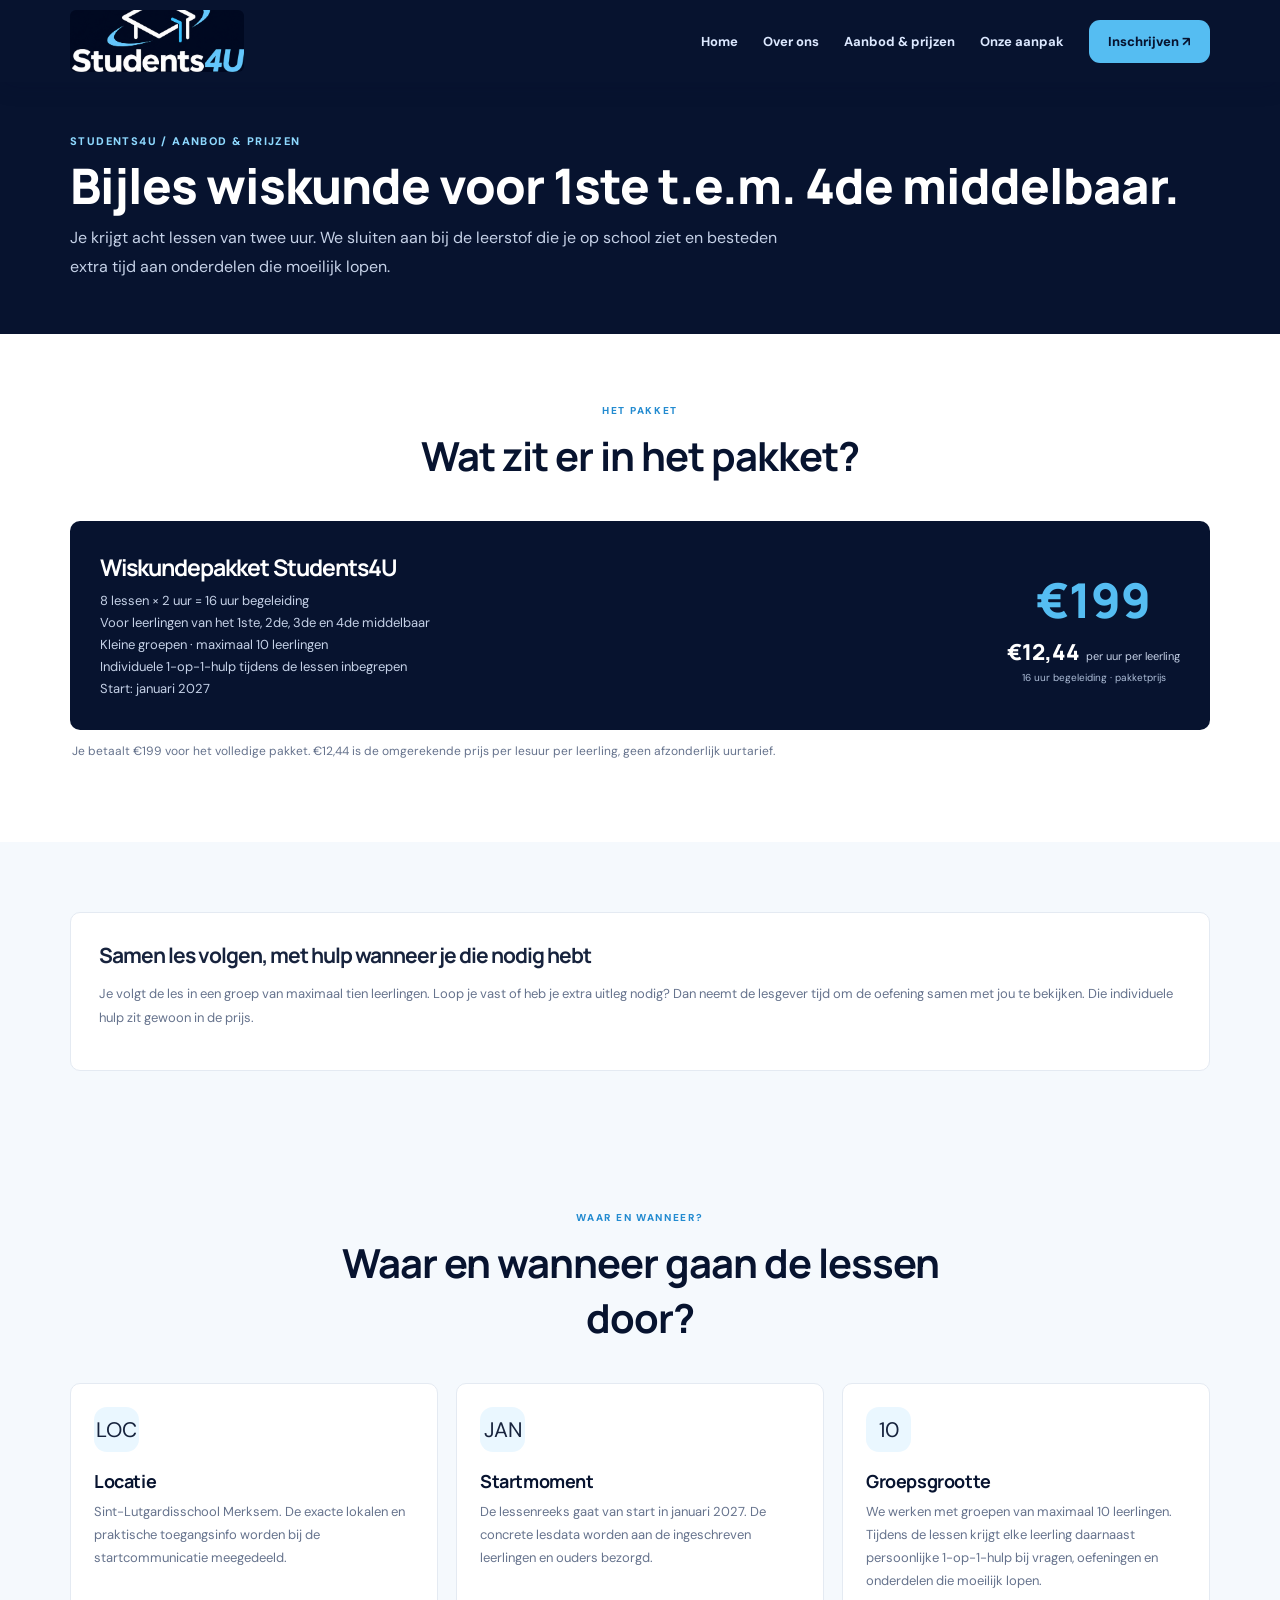
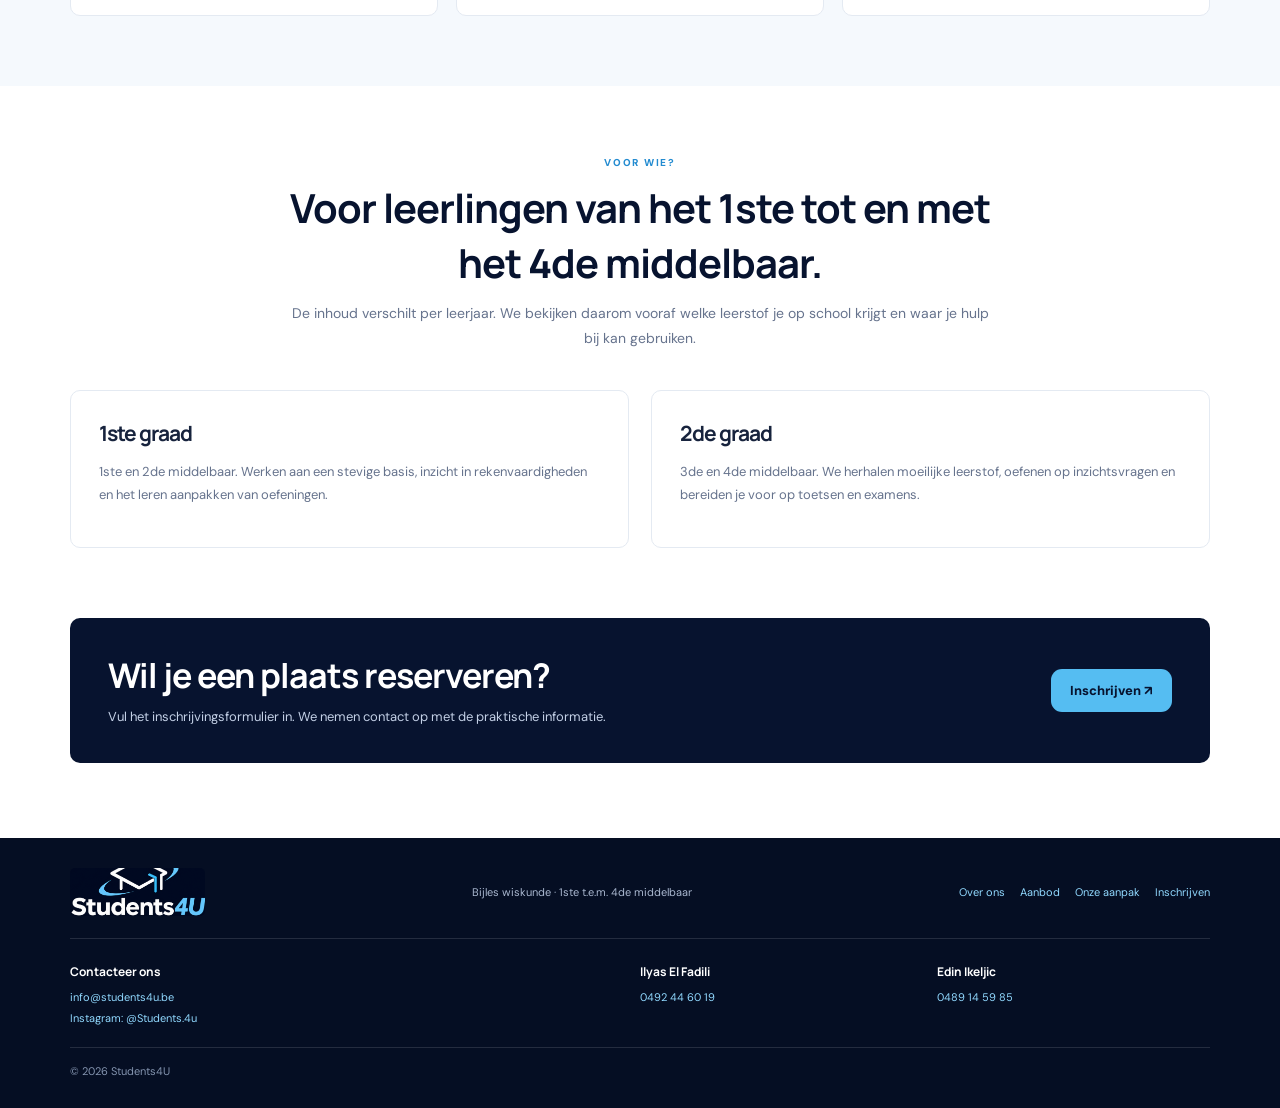
==== aanbod.html @ 21164f57 "Add files via upload" ====
<!doctype html><html lang="nl-BE"><head><meta charset="utf-8"><meta name="viewport" content="width=device-width,initial-scale=1"><meta name="theme-color" content="#07132f"><link rel="preconnect" href="https://fonts.googleapis.com"><link rel="preconnect" href="https://fonts.gstatic.com" crossorigin><link href="https://fonts.googleapis.com/css2?family=DM+Sans:wght@400;500;600;700&family=Manrope:wght@400;500;600;700;800&display=swap" rel="stylesheet"><link rel="stylesheet" href="styles.css"><title>Aanbod & prijzen | Students4U</title></head><body><header><div class="wrap nav"><a class="brand" href="index.html"><img src="students4u-logo.png" alt="Students4U — Jouw potentieel, onze begeleiding"></a><button class="menu" aria-label="Menu openen" aria-expanded="false" onclick="const n=document.querySelector('.links');n.classList.toggle('open');this.setAttribute('aria-expanded',n.classList.contains('open'))">☰</button><nav class="links"><a href="index.html">Home</a><a href="over-ons.html">Over ons</a><a href="aanbod.html">Aanbod & prijzen</a><a href="aanpak.html">Onze aanpak</a><a href="inschrijven.html" class="button">Inschrijven ↗</a></nav></div></header><main><div class="page-hero"><div class="wrap"><div class="crumb">Students4U / Aanbod & prijzen</div><h1>Bijles wiskunde voor 1ste t.e.m. 4de middelbaar.</h1><p>Je krijgt acht lessen van twee uur. We sluiten aan bij de leerstof die je op school ziet en besteden extra tijd aan onderdelen die moeilijk lopen.</p></div></div>
<section><div class="wrap"><div class="section-head"><div class="kicker">Het pakket</div><h2>Wat zit er in het pakket?</h2></div><div class="price-card"><div><h2>Wiskundepakket Students4U</h2><p>8 lessen × 2 uur = 16 uur begeleiding<br>Voor leerlingen van het 1ste, 2de, 3de en 4de middelbaar<br>Kleine groepen · maximaal 10 leerlingen<br>Individuele 1-op-1-hulp tijdens de lessen inbegrepen<br>Start: januari 2027</p></div><div class="price-block"><div class="price">€199</div><div class="price-hour"><strong>€12,44</strong><span>per uur per leerling</span></div><div class="price-caption">16 uur begeleiding · pakketprijs</div></div></div><p style="font-size:12px;color:var(--muted);margin:13px 2px">Je betaalt €199 voor het volledige pakket. €12,44 is de omgerekende prijs per lesuur per leerling, geen afzonderlijk uurtarief.</p></div></section><section class="soft"><div class="wrap"><div class="panel"><h3>Samen les volgen, met hulp wanneer je die nodig hebt</h3><p>Je volgt de les in een groep van maximaal tien leerlingen. Loop je vast of heb je extra uitleg nodig? Dan neemt de lesgever tijd om de oefening samen met jou te bekijken. Die individuele hulp zit gewoon in de prijs.</p></div></div></section>
<section class="soft"><div class="wrap"><div class="section-head"><div class="kicker">Waar en wanneer?</div><h2>Waar en wanneer gaan de lessen door?</h2></div><div class="cards"><article class="card"><div class="ico">LOC</div><h3>Locatie</h3><p>Sint-Lutgardisschool Merksem. De exacte lokalen en praktische toegangsinfo worden bij de startcommunicatie meegedeeld.</p></article><article class="card"><div class="ico">JAN</div><h3>Startmoment</h3><p>De lessenreeks gaat van start in januari 2027. De concrete lesdata worden aan de ingeschreven leerlingen en ouders bezorgd.</p></article><article class="card"><div class="ico">10</div><h3>Groepsgrootte</h3><p>We werken met groepen van maximaal 10 leerlingen. Tijdens de lessen krijgt elke leerling daarnaast persoonlijke 1-op-1-hulp bij vragen, oefeningen en onderdelen die moeilijk lopen.</p></article></div></div></section>
<section><div class="wrap"><div class="section-head"><div class="kicker">Voor wie?</div><h2>Voor leerlingen van het 1ste tot en met het 4de middelbaar.</h2><p>De inhoud verschilt per leerjaar. We bekijken daarom vooraf welke leerstof je op school krijgt en waar je hulp bij kan gebruiken.</p></div><div class="two"><div class="panel"><h3>1ste graad</h3><p>1ste en 2de middelbaar. Werken aan een stevige basis, inzicht in rekenvaardigheden en het leren aanpakken van oefeningen.</p></div><div class="panel"><h3>2de graad</h3><p>3de en 4de middelbaar. We herhalen moeilijke leerstof, oefenen op inzichtsvragen en bereiden je voor op toetsen en examens.</p></div></div></div></section>
<div class="wrap cta"><div class="cta-inner"><div><h2>Wil je een plaats reserveren?</h2><p>Vul het inschrijvingsformulier in. We nemen contact op met de praktische informatie.</p></div><a class="button" href="inschrijven.html">Inschrijven ↗</a></div></div></main><footer>
<div class="wrap foot">
  <img src="students4u-logo.png" alt="Students4U">
  <span>Bijles wiskunde · 1ste t.e.m. 4de middelbaar</span>
  <div class="foot-links"><a href="over-ons.html">Over ons</a><a href="aanbod.html">Aanbod</a><a href="aanpak.html">Onze aanpak</a><a href="inschrijven.html">Inschrijven</a></div>
</div>
<div class="wrap contact-footer">
  <div><strong>Contacteer ons</strong><a href="mailto:info@students4u.be">info@students4u.be</a><a href="https://www.instagram.com/Students.4u/" target="_blank" rel="noopener">Instagram: @Students.4u</a></div>
  <div><strong>Ilyas El Fadili</strong><a href="tel:+32492446019">0492 44 60 19</a></div>
  <div><strong>Edin Ikeljic</strong><a href="tel:+32489145985">0489 14 59 85</a></div>
</div>
<div class="wrap copyright">© <span id="year"></span> Students4U</div>
</footer><script>document.getElementById('year').textContent=new Date().getFullYear();document.querySelectorAll('.links a').forEach(a=>a.addEventListener('click',()=>document.querySelector('.links').classList.remove('open')));</script></body></html>
---- styles.css ----
:root{--navy:#07132f;--navy2:#10234a;--blue:#55bdf2;--blue2:#238bd0;--ice:#eaf7ff;--ink:#17233d;--muted:#66738d;--line:#e4eaf2;--white:#fff}
*{box-sizing:border-box}html{scroll-behavior:smooth}body{margin:0;font-family:"DM Sans",Arial,sans-serif;color:var(--ink);background:#fff}a{color:inherit;text-decoration:none}.wrap{width:min(1140px,calc(100% - 44px));margin:auto}
header{background:var(--navy);color:#fff;position:sticky;top:0;z-index:20;box-shadow:0 5px 20px #07132f20}.nav{height:82px;display:flex;align-items:center;justify-content:space-between}.brand img{display:block;width:174px;height:62px;object-fit:cover;border-radius:6px}.links{display:flex;align-items:center;gap:25px;font-size:13px;font-weight:700;color:#dce8ff}.links a:hover,.links a.active{color:var(--blue)}.button{display:inline-flex;align-items:center;justify-content:center;padding:13px 19px;border-radius:11px;background:var(--blue);color:var(--navy);font-weight:800;font-size:13px;transition:.2s}.button:hover{transform:translateY(-2px);background:#82d3ff}.menu{display:none;background:none;border:0;color:white;font-size:26px}
.hero{background:#07132f;color:#fff;overflow:hidden;position:relative}.hero:after{display:none}.hero-grid{position:relative;z-index:1;display:grid;grid-template-columns:1.1fr .9fr;align-items:center;gap:48px;padding:76px 0;min-height:470px}.eyebrow{display:inline-flex;gap:9px;align-items:center;border:1px solid #7bcfff55;color:#9cddff;border-radius:50px;padding:8px 13px;font-size:10px;font-weight:800;letter-spacing:1px;text-transform:uppercase}.dot{width:7px;height:7px;border-radius:50%;background:var(--blue)}h1,h2,h3{font-family:Manrope,"DM Sans",Arial,sans-serif;letter-spacing:-1px}h1{font-size:clamp(40px,5vw,62px);line-height:1.07;margin:22px 0 17px;font-weight:800}h1 span{color:var(--blue)}.lead{font-size:16px;line-height:1.8;color:#c5d1e7;max-width:560px}.actions{display:flex;align-items:center;gap:20px;margin-top:27px;flex-wrap:wrap}.quiet-link{font-size:13px;font-weight:700;color:#d8e8fb}.quiet-link span{color:var(--blue);font-size:18px;margin-left:5px}.hero-logo{width:min(410px,100%);border:1px solid #ffffff22;border-radius:10px;overflow:hidden;box-shadow:0 25px 75px #0006;background:var(--navy)}.hero-logo img{display:block;width:100%;height:auto}
.page-hero{background:#07132f;color:#fff;padding:52px 0}.page-hero h1{font-size:clamp(34px,4vw,49px);margin:12px 0}.page-hero p{max-width:720px;color:#c5d1e7;line-height:1.8;margin:0}.crumb{font-size:11px;color:#8ed9ff;font-weight:800;letter-spacing:1.4px;text-transform:uppercase}
section{padding:70px 0}.section-head{text-align:center;max-width:700px;margin:0 auto 38px}.kicker{color:var(--blue2);font-size:10px;font-weight:800;letter-spacing:1.7px;text-transform:uppercase}.section-head h2{font-size:clamp(28px,3.5vw,40px);color:var(--navy);margin:11px 0}.section-head p{font-size:14px;line-height:1.8;color:var(--muted);margin:0}
.cards{display:grid;grid-template-columns:repeat(3,1fr);gap:18px}.card{border:1px solid var(--line);border-radius:10px;padding:23px;background:#fff}.ico{width:45px;height:45px;border-radius:13px;background:var(--ice);display:grid;place-items:center;font-size:21px;margin-bottom:17px}.card h3{font-size:18px;color:var(--navy);margin:0 0 8px;letter-spacing:-.4px}.card p{font-size:13px;line-height:1.75;color:var(--muted);margin:0}
.soft{background:#f5f9fd}.two{display:grid;grid-template-columns:1fr 1fr;gap:22px}.panel{padding:28px;border:1px solid var(--line);border-radius:10px;background:#fff}.panel.dark{background:var(--navy);color:#fff;border-color:var(--navy)}.panel h3{font-size:21px;margin:0 0 12px}.panel p,.panel li{font-size:13px;line-height:1.8;color:var(--muted)}.panel.dark p,.panel.dark li{color:#c5d1e7}.panel ul{padding-left:19px}.price-card{background:var(--navy);color:#fff;border-radius:10px;padding:30px;display:flex;align-items:center;justify-content:space-between;gap:20px}.price{font:800 48px Manrope;color:var(--blue);white-space:nowrap}.price-block{min-width:170px;text-align:center}.price-hour{display:flex;align-items:baseline;justify-content:center;gap:6px;margin-top:5px;color:#fff}.price-hour strong{font:800 22px Manrope;color:#fff}.price-hour span{font-size:11px;color:#c5d1e7}.price-caption{font-size:10px;color:#aebed8;margin-top:4px}.price-card h2{font-size:23px;margin:0 0 7px}.price-card p{color:#c5d1e7;font-size:13px;line-height:1.7;margin:0}
.steps{display:grid;grid-template-columns:repeat(3,1fr);gap:22px;counter-reset:step}.step:before{counter-increment:step;content:"0" counter(step);display:grid;place-items:center;width:41px;height:41px;border-radius:12px;background:var(--navy);color:var(--blue);font:800 14px Manrope;margin-bottom:15px}.step h3{font-size:17px;color:var(--navy);margin:0 0 7px}.step p{font-size:13px;color:var(--muted);line-height:1.75;margin:0}
.timeline{display:grid;gap:12px;max-width:850px;margin:auto}.lesson{display:grid;grid-template-columns:90px 1fr;gap:20px;padding:19px 22px;border:1px solid var(--line);border-radius:9px;background:#fff}.lesson-no{font:800 13px Manrope;color:var(--blue2);letter-spacing:.7px}.lesson h3{font-size:16px;color:var(--navy);margin:0 0 5px}.lesson p{font-size:13px;line-height:1.7;color:var(--muted);margin:0}.note{background:#edf8ff;border-left:4px solid var(--blue);padding:16px 19px;border-radius:0 12px 12px 0;color:#34516c;font-size:13px;line-height:1.75;margin-top:20px}
.cta{padding:0 0 75px}.cta-inner{background:#07132f;color:white;border-radius:10px;padding:34px 38px;display:flex;justify-content:space-between;align-items:center;gap:22px}.cta-inner h2{font-size:clamp(24px,3vw,34px);margin:0 0 8px}.cta-inner p{color:#c3d0e6;font-size:13px;margin:0;line-height:1.7}
footer{background:#050e23;color:#aab8d0;padding:30px 0;font-size:11px}.foot{display:flex;align-items:center;justify-content:space-between;gap:18px;flex-wrap:wrap}.foot img{width:135px;height:48px;object-fit:cover;border-radius:5px}.foot a{color:#91d9ff}.foot-links{display:flex;gap:15px;flex-wrap:wrap}
.faq{max-width:850px;margin:auto}.faq details{border-bottom:1px solid var(--line);padding:17px 3px}.faq summary{cursor:pointer;font-weight:700;color:var(--navy);font-size:14px}.faq p{font-size:13px;color:var(--muted);line-height:1.75}
@media(max-width:800px){.nav{height:72px}.brand img{width:145px;height:52px}.menu{display:block}.links{display:none;position:absolute;top:72px;left:15px;right:15px;background:#10234a;border:1px solid #ffffff22;padding:20px;border-radius:14px;z-index:5;flex-direction:column;align-items:stretch}.links.open{display:flex}.hero-grid{grid-template-columns:1fr;gap:28px;padding:55px 0}.hero-logo{max-width:360px}.cards{grid-template-columns:1fr}.two{grid-template-columns:1fr}.steps{grid-template-columns:1fr;gap:25px}.price-card{align-items:flex-start;flex-direction:column}.price-block{text-align:left}.price-hour{justify-content:flex-start}.cta-inner{padding:30px 24px;align-items:flex-start;flex-direction:column}.lesson{grid-template-columns:65px 1fr;gap:12px}section{padding:58px 0}}

/* Heldere cijfers, zonder de resultaten groter voor te stellen dan ze zijn. */
.facts-section{background:#fff}
.facts-grid{display:grid;grid-template-columns:repeat(3,1fr);gap:18px}
.fact-card{border:1px solid var(--line);border-radius:16px;padding:25px;background:#fbfdff}
.fact-number{font:800 clamp(30px,4vw,42px) Manrope,sans-serif;color:var(--navy);letter-spacing:-1.5px;margin-bottom:12px}
.fact-card h3{font-size:16px;line-height:1.45;letter-spacing:-.3px;color:var(--navy);margin:0 0 9px}
.fact-card p{font-size:13px;line-height:1.75;color:var(--muted);margin:0}
.facts-note{max-width:850px;margin:20px auto 0;font-size:12px;line-height:1.7;color:var(--muted);text-align:center}
.facts-sources{text-align:center;font-size:12px;color:var(--muted);margin-top:10px}
.facts-sources a{color:var(--blue2);text-decoration:underline;text-underline-offset:3px}
@media(max-width:800px){.facts-grid{grid-template-columns:1fr}.fact-card{padding:21px}}

/* Persoonlijke voorstelling van de oprichters */
.founders{align-items:stretch}
.founder-card{padding:30px}
.founder-mark{width:54px;height:54px;border-radius:50%;display:grid;place-items:center;background:var(--navy);color:var(--blue);font:800 16px Manrope,sans-serif;letter-spacing:.5px;margin-bottom:20px}
.founder-card .kicker{margin-bottom:8px}
.founder-card h3{font-size:25px;color:var(--navy);margin:0 0 14px}
.founder-card p{font-size:14px;line-height:1.85;color:var(--muted);margin:0 0 12px}
.founder-card p:last-child{margin-bottom:0}


/* Contactgegevens en klikbare contactmogelijkheden */
.contact-footer{display:grid;grid-template-columns:2fr 1fr 1fr;gap:24px;padding-top:24px;margin-top:22px;border-top:1px solid #ffffff20}
.contact-footer div{display:flex;flex-direction:column;gap:7px}
.contact-footer strong{color:#fff;font:700 12px Manrope,sans-serif;margin-bottom:3px}
.contact-footer a,.founder-contact a,.contact-cards a{color:#91d9ff;text-decoration:none}
.contact-footer a:hover,.founder-contact a:hover,.contact-cards a:hover{text-decoration:underline}
.copyright{border-top:1px solid #ffffff20;margin-top:22px;padding-top:16px;font-size:11px;color:#8494af}
.founder-contact{margin-top:14px!important;padding-top:12px;border-top:1px solid var(--line)}
.founder-contact strong{color:var(--navy)}
.contact-cards .card a{color:var(--blue2);font-weight:600}
@media(max-width:800px){.contact-footer{grid-template-columns:1fr;gap:18px}}

/* Oprichters: professionele ronde profielfoto's, geïnspireerd op de gekozen tweede lay-out */
.founders-section{background:radial-gradient(ellipse at 50% 0%,#10234a 0%,#07132f 62%);color:#fff;overflow:hidden}
.founders-heading .kicker{color:#72caff}
.founders-heading h2{color:#fff;font-size:clamp(30px,4vw,46px)}
.founders-heading h2 span{color:#72caff}
.founders-heading p{color:#c5d1e7}
.founders-showcase{max-width:850px;margin:0 auto;display:grid;grid-template-columns:1fr 1px 1fr;align-items:start;gap:48px}
.founder-profile{text-align:center;max-width:340px;margin:0 auto}
.founder-photo{width:220px;height:220px;margin:0 auto 22px;border-radius:50%;padding:5px;background:linear-gradient(135deg,#8bd8ff,#238bd0);box-shadow:0 0 32px #238bd044}
.founder-photo img{display:block;width:100%;height:100%;object-fit:cover;object-position:center 38%;border-radius:50%;border:3px solid #07132f}
.founder-profile h3{font-size:25px;color:#fff;margin:0 0 12px;letter-spacing:-.5px}
.founder-role{display:inline-block;padding:9px 28px;border-radius:30px;background:#153b68;border:1px solid #287fbd;color:#eaf7ff;font-size:14px;font-weight:700}
.founder-profile p{font-size:13px;line-height:1.75;color:#c5d1e7;margin:18px auto 12px;max-width:310px}
.founder-phone{font-size:13px;font-weight:700;color:#83d4ff}
.founder-divider{height:280px;background:linear-gradient(transparent,#2d6597,transparent);margin-top:18px}
@media(max-width:700px){.founders-showcase{grid-template-columns:1fr;gap:34px}.founder-divider{width:70%;height:1px;margin:0 auto;background:linear-gradient(90deg,transparent,#2d6597,transparent)}.founder-photo{width:190px;height:190px}.founder-profile h3{font-size:23px}}

/* Oprichterssectie – rustigere, evenwichtige profielkaarten en doorlopende achtergrond */
.founders-section{padding:66px 0 58px;background:radial-gradient(ellipse at 50% 0%,#142b55 0%,#07132f 68%);}
.founders-heading{margin-bottom:34px;}
.founders-heading h2{margin:10px 0 8px;}
.founders-showcase{max-width:900px;grid-template-columns:1fr 1fr;gap:28px;align-items:stretch;}
.founder-divider{display:none;}
.founder-profile{width:100%;max-width:100%;padding:18px 18px 22px;background:linear-gradient(155deg,#13264a 0%,#0d1b37 100%);border:1px solid #ffffff18;border-radius:22px;box-shadow:0 16px 42px #00000020;overflow:hidden;}
.founder-photo{width:280px;max-width:100%;height:320px;margin:0 auto 20px;padding:0;border-radius:18px;background:#15294c;box-shadow:0 10px 28px #00000030;overflow:hidden;}
.founder-photo img{display:block;width:100%;height:100%;border:0;border-radius:0;object-fit:cover;object-position:center center;}
.founder-photo-edin img{object-position:center center;}
.founder-photo-ilyas img{object-position:center center;}
.founder-profile h3{font-size:23px;margin:0 0 10px;}
.founder-role{padding:7px 24px;font-size:13px;}
.founder-profile p{max-width:330px;margin:15px auto 12px;font-size:13px;}
.founder-phone{display:inline-block;margin-top:2px;text-decoration:none;}
.founders-cta{max-width:900px;margin:34px auto 0;padding:24px 28px;display:flex;align-items:center;justify-content:space-between;gap:22px;border:1px solid #ffffff1c;border-radius:18px;background:#10234a;}
.founders-cta h2{margin:0 0 6px;color:#fff;font-size:clamp(21px,2.5vw,28px);}
.founders-cta p{margin:0;color:#c5d1e7;font-size:13px;line-height:1.65;}
@media(max-width:700px){.founders-section{padding:52px 0 46px}.founders-showcase{grid-template-columns:1fr;gap:20px}.founder-profile{max-width:420px;margin:0 auto}.founder-photo{width:260px;height:298px}.founders-cta{margin-top:24px;padding:22px;align-items:flex-start;flex-direction:column}}
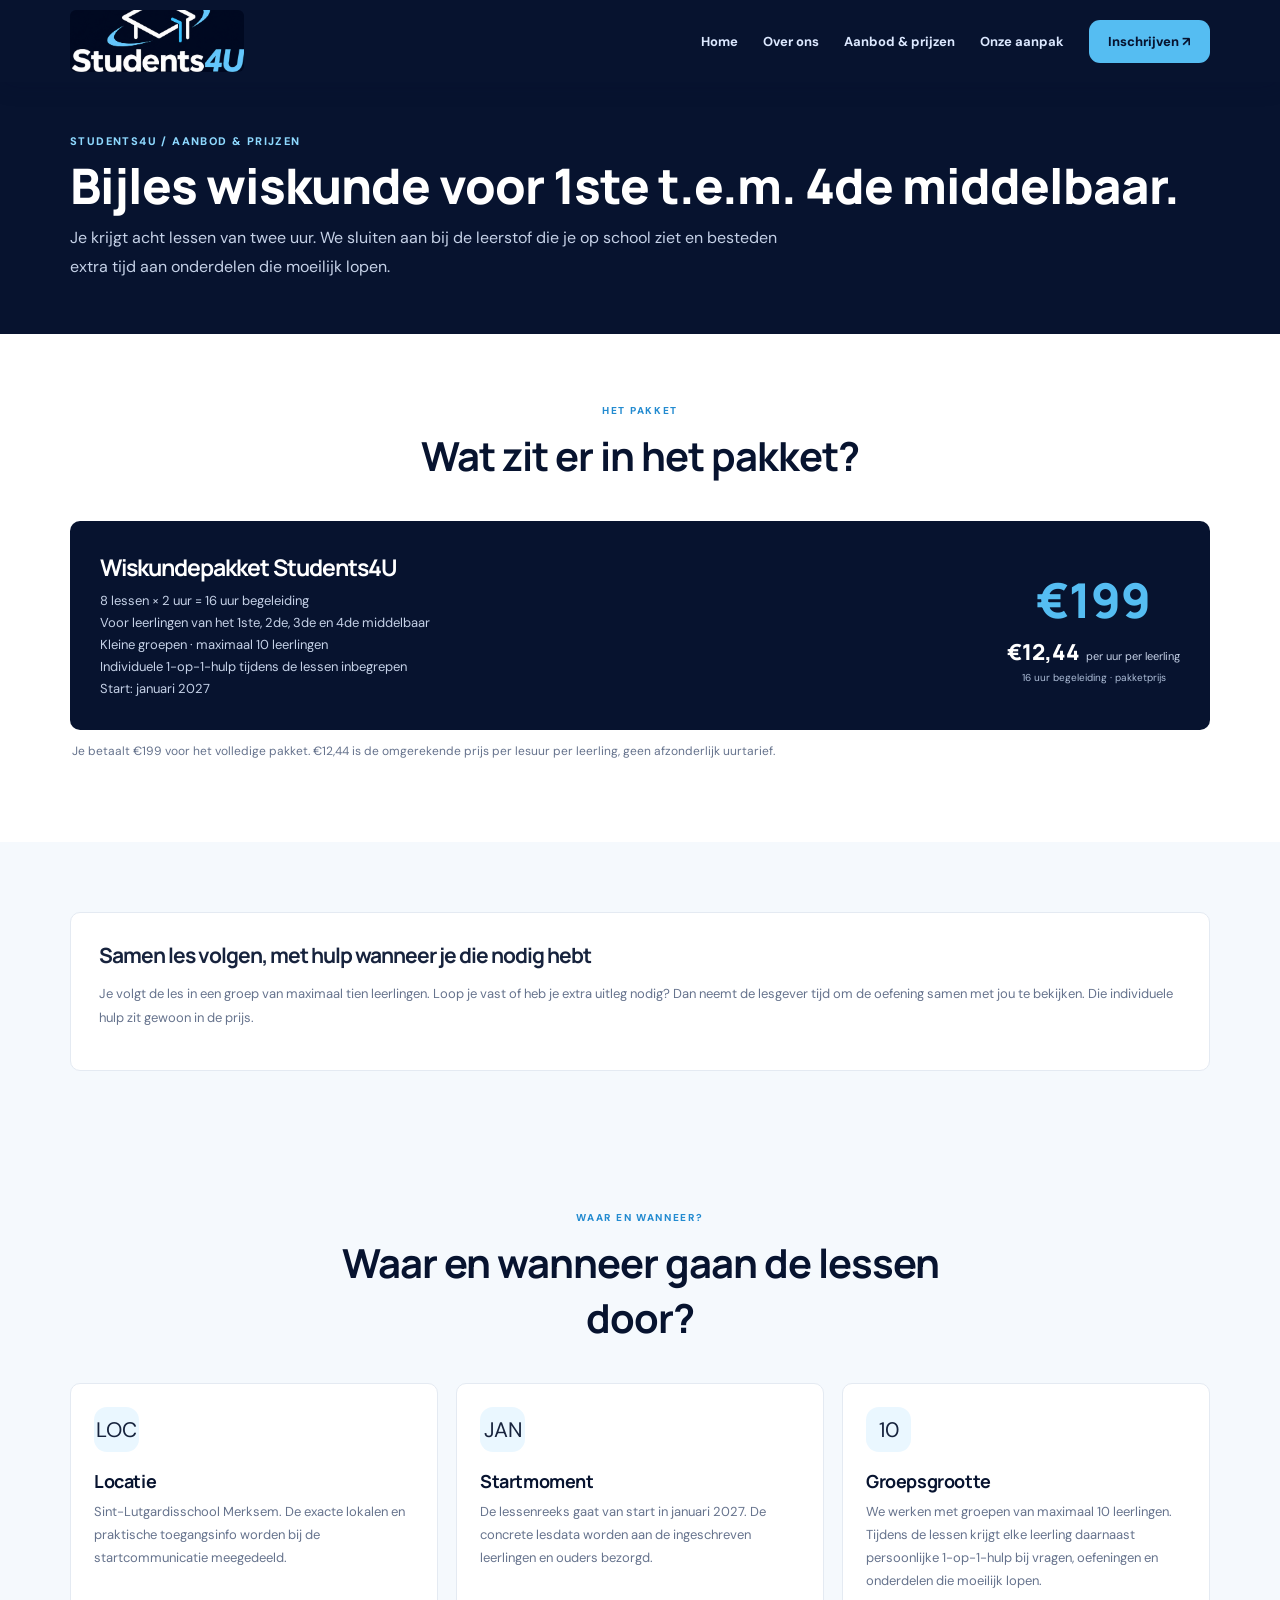
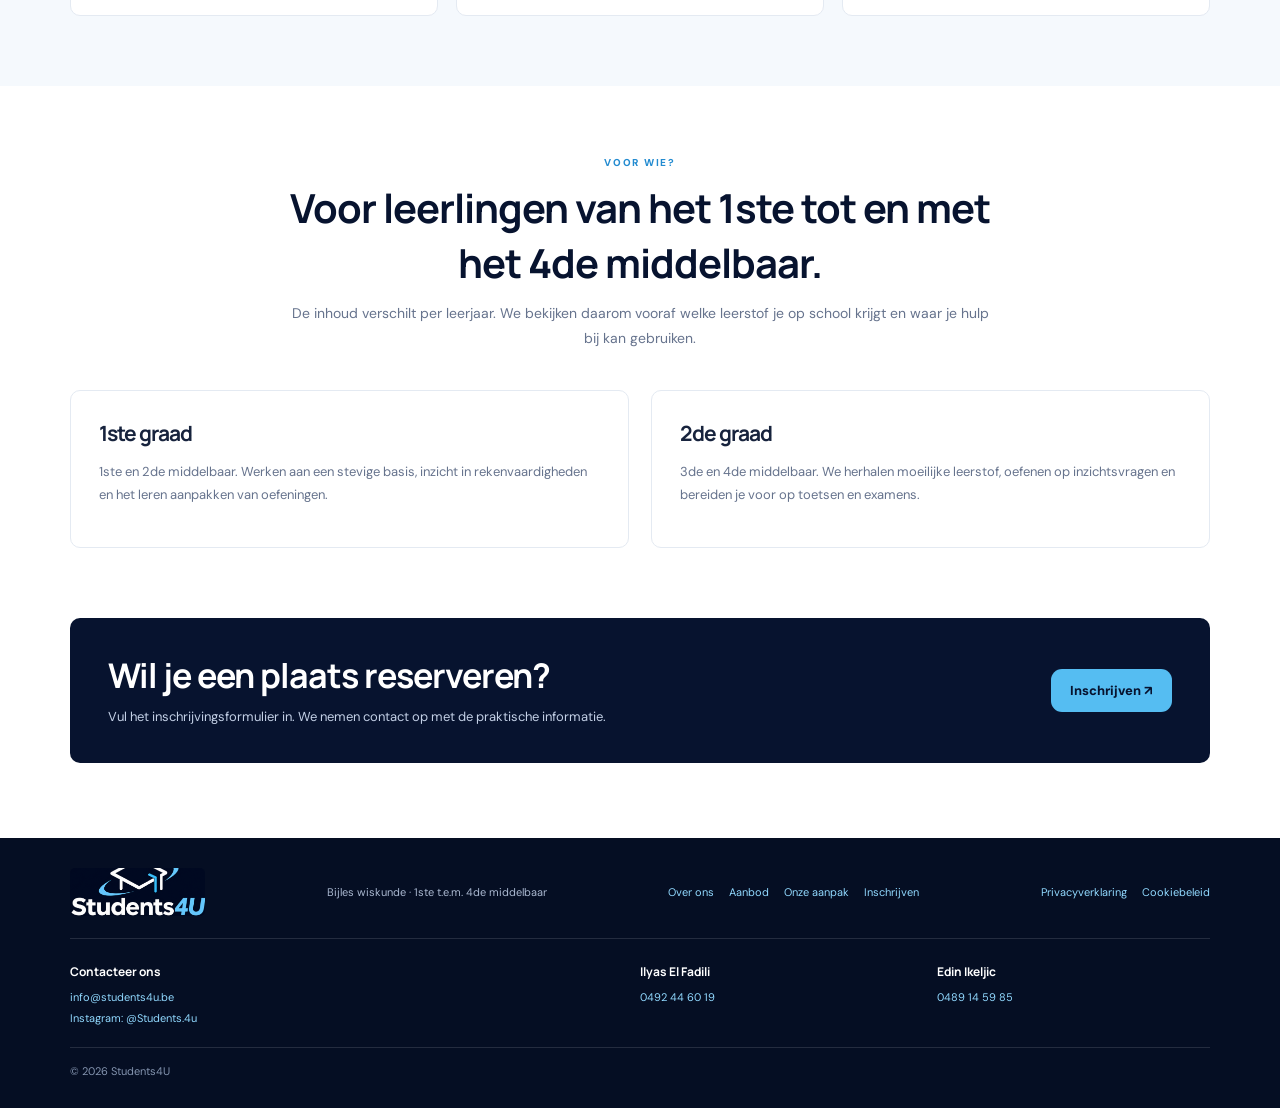
==== commit 1f92dcfd: "Update aanbod.html" ====
--- a/aanbod.html
+++ b/aanbod.html
@@ -7,6 +7,12 @@
   <img src="students4u-logo.png" alt="Students4U">
   <span>Bijles wiskunde · 1ste t.e.m. 4de middelbaar</span>
   <div class="foot-links"><a href="over-ons.html">Over ons</a><a href="aanbod.html">Aanbod</a><a href="aanpak.html">Onze aanpak</a><a href="inschrijven.html">Inschrijven</a></div>
+  
+<div class="foot-links">
+  <a href="privacy.html">Privacyverklaring</a>
+  <a href="cookies.html">Cookiebeleid</a>
+</div>
+
 </div>
 <div class="wrap contact-footer">
   <div><strong>Contacteer ons</strong><a href="mailto:info@students4u.be">info@students4u.be</a><a href="https://www.instagram.com/Students.4u/" target="_blank" rel="noopener">Instagram: @Students.4u</a></div>
@@ -14,4 +20,4 @@
   <div><strong>Edin Ikeljic</strong><a href="tel:+32489145985">0489 14 59 85</a></div>
 </div>
 <div class="wrap copyright">© <span id="year"></span> Students4U</div>
-</footer><script>document.getElementById('year').textContent=new Date().getFullYear();document.querySelectorAll('.links a').forEach(a=>a.addEventListener('click',()=>document.querySelector('.links').classList.remove('open')));</script></body></html>+</footer><script>document.getElementById('year').textContent=new Date().getFullYear();document.querySelectorAll('.links a').forEach(a=>a.addEventListener('click',()=>document.querySelector('.links').classList.remove('open')));</script></body></html>
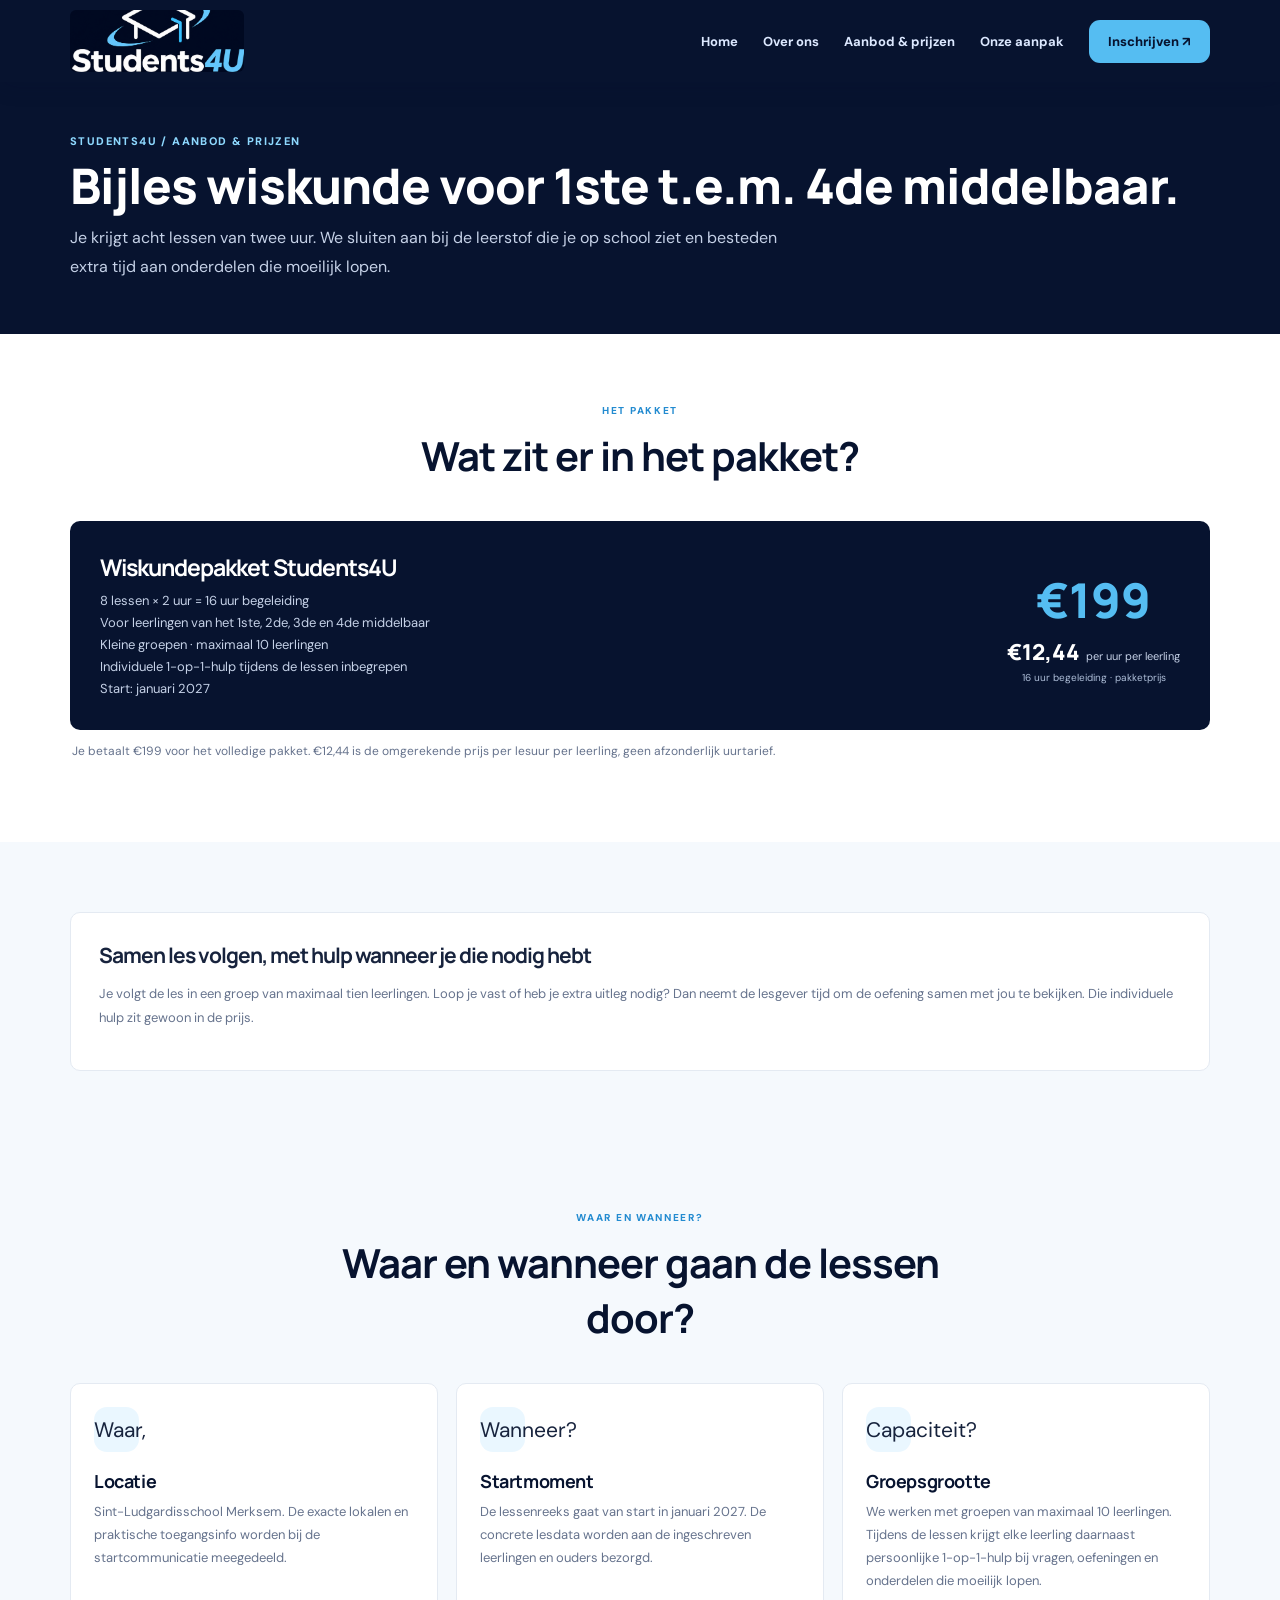
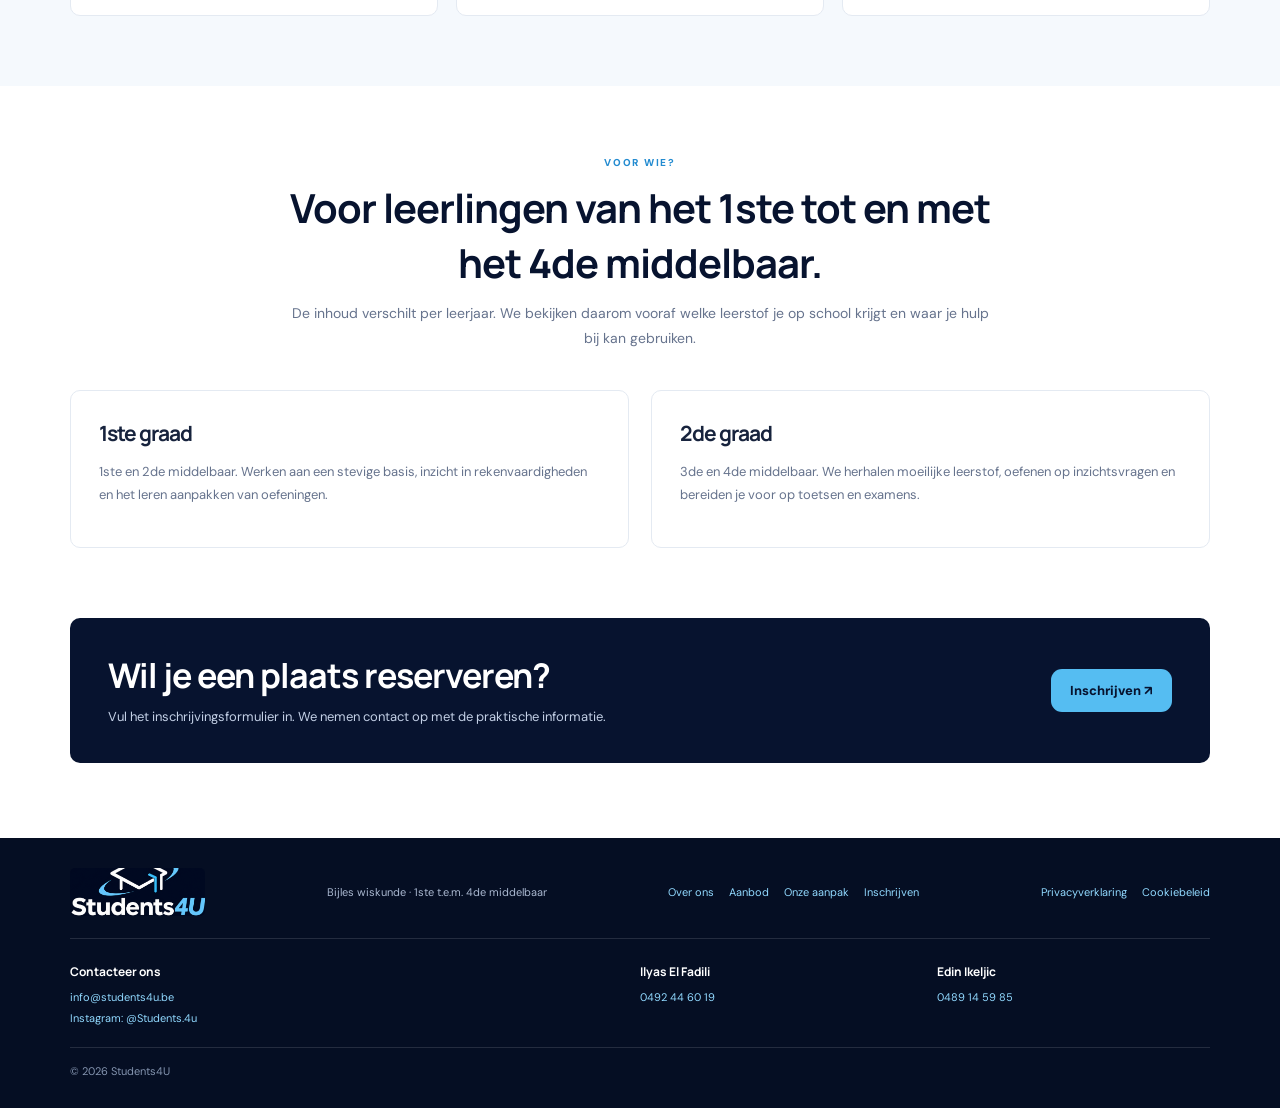
==== commit 9ca9f37c: "Update aanbod.html" ====
--- a/aanbod.html
+++ b/aanbod.html
@@ -1,6 +1,6 @@
 <!doctype html><html lang="nl-BE"><head><meta charset="utf-8"><meta name="viewport" content="width=device-width,initial-scale=1"><meta name="theme-color" content="#07132f"><link rel="preconnect" href="https://fonts.googleapis.com"><link rel="preconnect" href="https://fonts.gstatic.com" crossorigin><link href="https://fonts.googleapis.com/css2?family=DM+Sans:wght@400;500;600;700&family=Manrope:wght@400;500;600;700;800&display=swap" rel="stylesheet"><link rel="stylesheet" href="styles.css"><title>Aanbod & prijzen | Students4U</title></head><body><header><div class="wrap nav"><a class="brand" href="index.html"><img src="students4u-logo.png" alt="Students4U — Jouw potentieel, onze begeleiding"></a><button class="menu" aria-label="Menu openen" aria-expanded="false" onclick="const n=document.querySelector('.links');n.classList.toggle('open');this.setAttribute('aria-expanded',n.classList.contains('open'))">☰</button><nav class="links"><a href="index.html">Home</a><a href="over-ons.html">Over ons</a><a href="aanbod.html">Aanbod & prijzen</a><a href="aanpak.html">Onze aanpak</a><a href="inschrijven.html" class="button">Inschrijven ↗</a></nav></div></header><main><div class="page-hero"><div class="wrap"><div class="crumb">Students4U / Aanbod & prijzen</div><h1>Bijles wiskunde voor 1ste t.e.m. 4de middelbaar.</h1><p>Je krijgt acht lessen van twee uur. We sluiten aan bij de leerstof die je op school ziet en besteden extra tijd aan onderdelen die moeilijk lopen.</p></div></div>
 <section><div class="wrap"><div class="section-head"><div class="kicker">Het pakket</div><h2>Wat zit er in het pakket?</h2></div><div class="price-card"><div><h2>Wiskundepakket Students4U</h2><p>8 lessen × 2 uur = 16 uur begeleiding<br>Voor leerlingen van het 1ste, 2de, 3de en 4de middelbaar<br>Kleine groepen · maximaal 10 leerlingen<br>Individuele 1-op-1-hulp tijdens de lessen inbegrepen<br>Start: januari 2027</p></div><div class="price-block"><div class="price">€199</div><div class="price-hour"><strong>€12,44</strong><span>per uur per leerling</span></div><div class="price-caption">16 uur begeleiding · pakketprijs</div></div></div><p style="font-size:12px;color:var(--muted);margin:13px 2px">Je betaalt €199 voor het volledige pakket. €12,44 is de omgerekende prijs per lesuur per leerling, geen afzonderlijk uurtarief.</p></div></section><section class="soft"><div class="wrap"><div class="panel"><h3>Samen les volgen, met hulp wanneer je die nodig hebt</h3><p>Je volgt de les in een groep van maximaal tien leerlingen. Loop je vast of heb je extra uitleg nodig? Dan neemt de lesgever tijd om de oefening samen met jou te bekijken. Die individuele hulp zit gewoon in de prijs.</p></div></div></section>
-<section class="soft"><div class="wrap"><div class="section-head"><div class="kicker">Waar en wanneer?</div><h2>Waar en wanneer gaan de lessen door?</h2></div><div class="cards"><article class="card"><div class="ico">LOC</div><h3>Locatie</h3><p>Sint-Lutgardisschool Merksem. De exacte lokalen en praktische toegangsinfo worden bij de startcommunicatie meegedeeld.</p></article><article class="card"><div class="ico">JAN</div><h3>Startmoment</h3><p>De lessenreeks gaat van start in januari 2027. De concrete lesdata worden aan de ingeschreven leerlingen en ouders bezorgd.</p></article><article class="card"><div class="ico">10</div><h3>Groepsgrootte</h3><p>We werken met groepen van maximaal 10 leerlingen. Tijdens de lessen krijgt elke leerling daarnaast persoonlijke 1-op-1-hulp bij vragen, oefeningen en onderdelen die moeilijk lopen.</p></article></div></div></section>
+<section class="soft"><div class="wrap"><div class="section-head"><div class="kicker">Waar en wanneer?</div><h2>Waar en wanneer gaan de lessen door?</h2></div><div class="cards"><article class="card"><div class="ico">Waar,</div><h3>Locatie</h3><p>Sint-Ludgardisschool Merksem. De exacte lokalen en praktische toegangsinfo worden bij de startcommunicatie meegedeeld.</p></article><article class="card"><div class="ico">Wanneer?</div><h3>Startmoment</h3><p>De lessenreeks gaat van start in januari 2027. De concrete lesdata worden aan de ingeschreven leerlingen en ouders bezorgd.</p></article><article class="card"><div class="ico">Capaciteit?</div><h3>Groepsgrootte</h3><p>We werken met groepen van maximaal 10 leerlingen. Tijdens de lessen krijgt elke leerling daarnaast persoonlijke 1-op-1-hulp bij vragen, oefeningen en onderdelen die moeilijk lopen.</p></article></div></div></section>
 <section><div class="wrap"><div class="section-head"><div class="kicker">Voor wie?</div><h2>Voor leerlingen van het 1ste tot en met het 4de middelbaar.</h2><p>De inhoud verschilt per leerjaar. We bekijken daarom vooraf welke leerstof je op school krijgt en waar je hulp bij kan gebruiken.</p></div><div class="two"><div class="panel"><h3>1ste graad</h3><p>1ste en 2de middelbaar. Werken aan een stevige basis, inzicht in rekenvaardigheden en het leren aanpakken van oefeningen.</p></div><div class="panel"><h3>2de graad</h3><p>3de en 4de middelbaar. We herhalen moeilijke leerstof, oefenen op inzichtsvragen en bereiden je voor op toetsen en examens.</p></div></div></div></section>
 <div class="wrap cta"><div class="cta-inner"><div><h2>Wil je een plaats reserveren?</h2><p>Vul het inschrijvingsformulier in. We nemen contact op met de praktische informatie.</p></div><a class="button" href="inschrijven.html">Inschrijven ↗</a></div></div></main><footer>
 <div class="wrap foot">
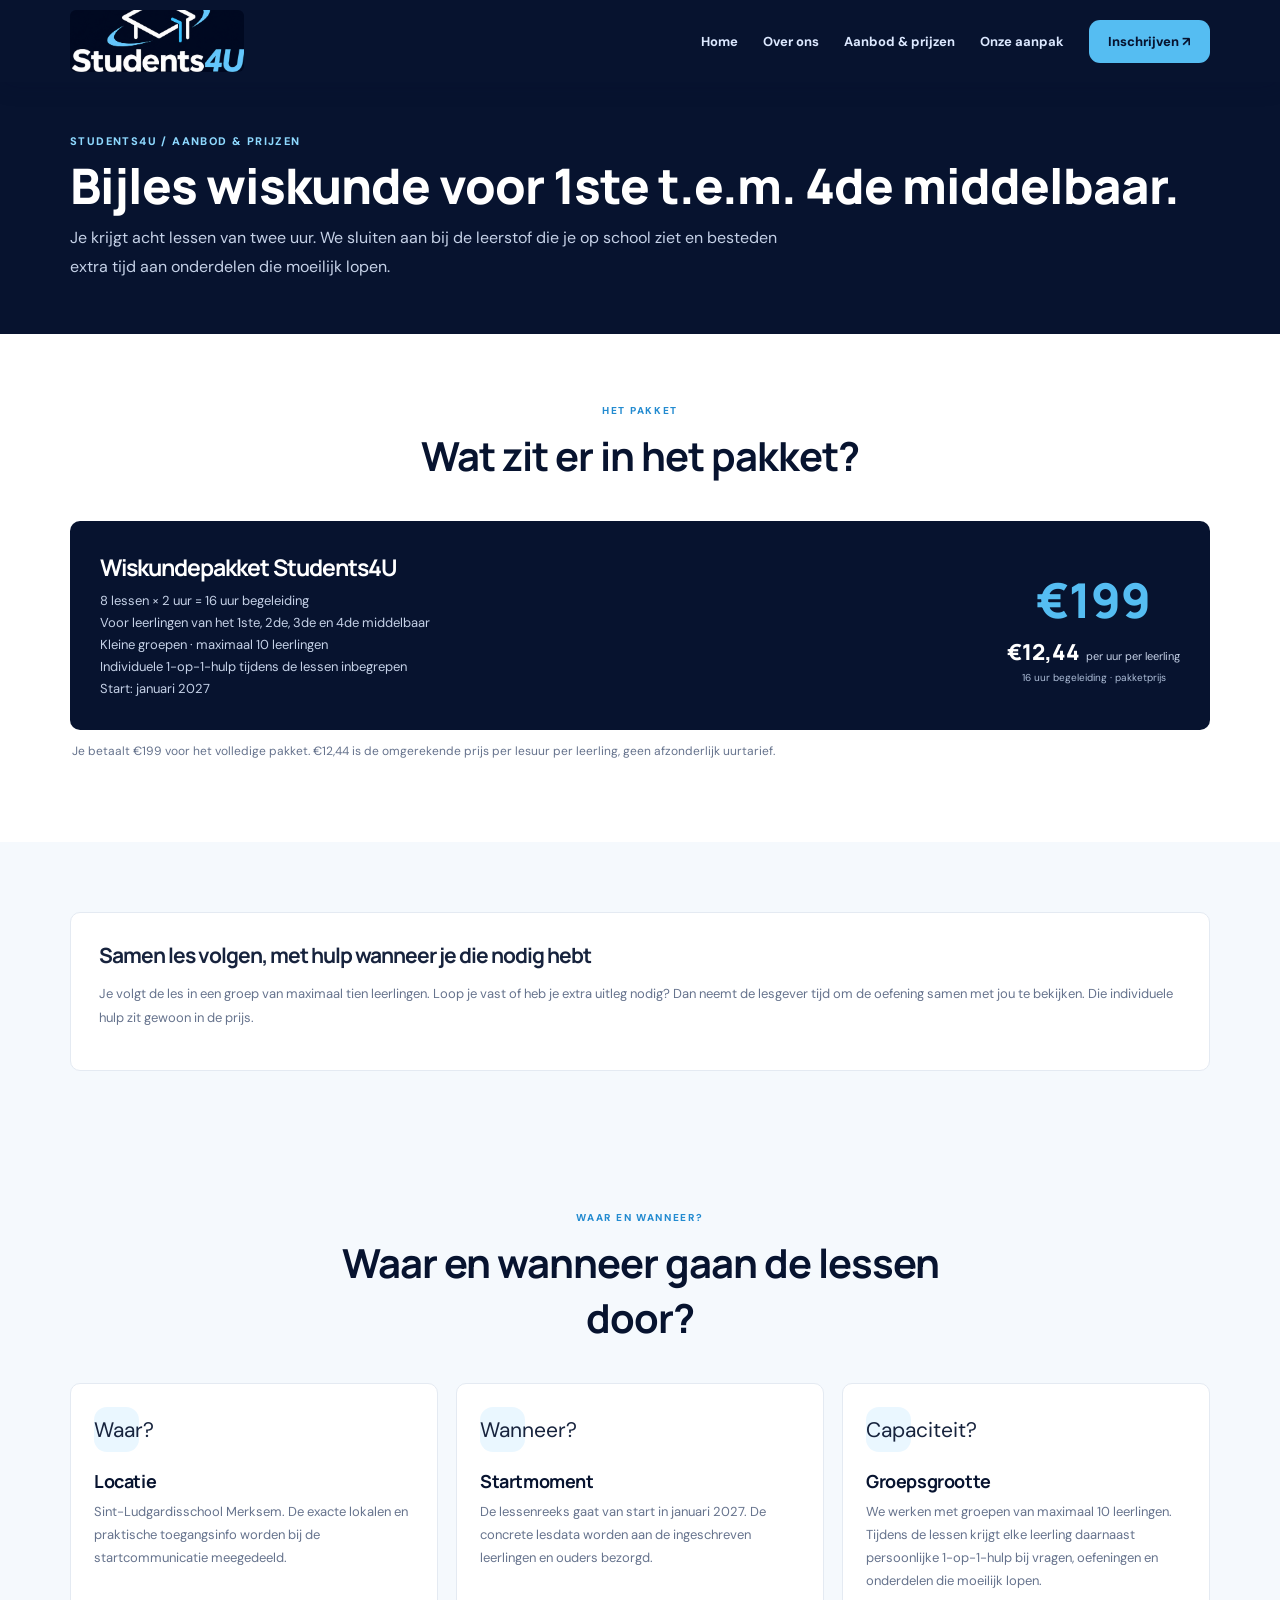
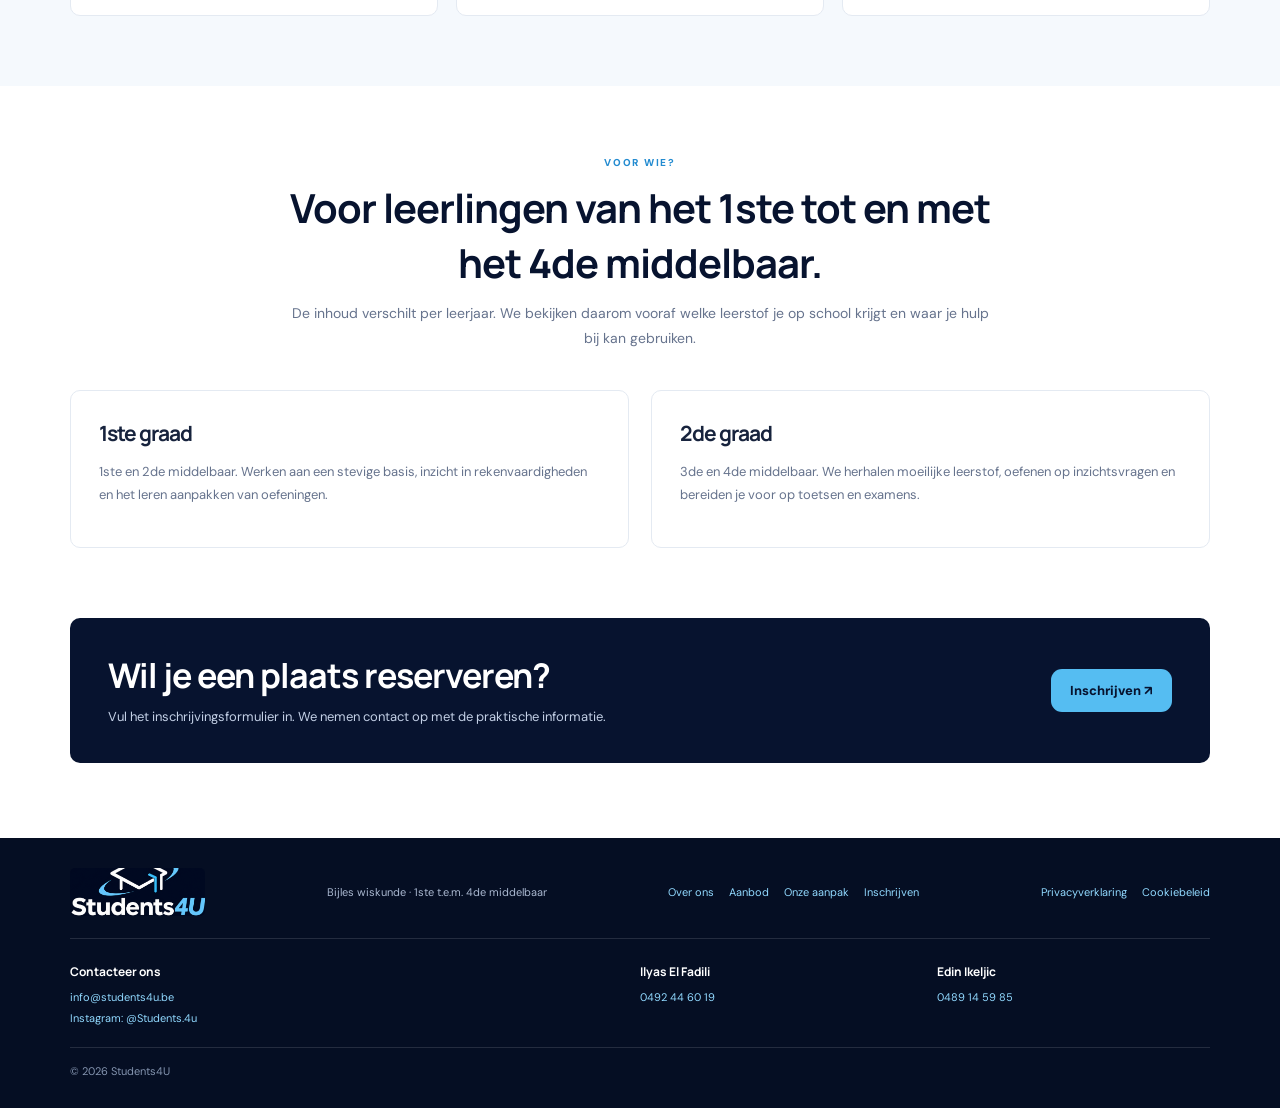
==== commit e7f3c604: "Update aanbod.html" ====
--- a/aanbod.html
+++ b/aanbod.html
@@ -1,6 +1,6 @@
 <!doctype html><html lang="nl-BE"><head><meta charset="utf-8"><meta name="viewport" content="width=device-width,initial-scale=1"><meta name="theme-color" content="#07132f"><link rel="preconnect" href="https://fonts.googleapis.com"><link rel="preconnect" href="https://fonts.gstatic.com" crossorigin><link href="https://fonts.googleapis.com/css2?family=DM+Sans:wght@400;500;600;700&family=Manrope:wght@400;500;600;700;800&display=swap" rel="stylesheet"><link rel="stylesheet" href="styles.css"><title>Aanbod & prijzen | Students4U</title></head><body><header><div class="wrap nav"><a class="brand" href="index.html"><img src="students4u-logo.png" alt="Students4U — Jouw potentieel, onze begeleiding"></a><button class="menu" aria-label="Menu openen" aria-expanded="false" onclick="const n=document.querySelector('.links');n.classList.toggle('open');this.setAttribute('aria-expanded',n.classList.contains('open'))">☰</button><nav class="links"><a href="index.html">Home</a><a href="over-ons.html">Over ons</a><a href="aanbod.html">Aanbod & prijzen</a><a href="aanpak.html">Onze aanpak</a><a href="inschrijven.html" class="button">Inschrijven ↗</a></nav></div></header><main><div class="page-hero"><div class="wrap"><div class="crumb">Students4U / Aanbod & prijzen</div><h1>Bijles wiskunde voor 1ste t.e.m. 4de middelbaar.</h1><p>Je krijgt acht lessen van twee uur. We sluiten aan bij de leerstof die je op school ziet en besteden extra tijd aan onderdelen die moeilijk lopen.</p></div></div>
 <section><div class="wrap"><div class="section-head"><div class="kicker">Het pakket</div><h2>Wat zit er in het pakket?</h2></div><div class="price-card"><div><h2>Wiskundepakket Students4U</h2><p>8 lessen × 2 uur = 16 uur begeleiding<br>Voor leerlingen van het 1ste, 2de, 3de en 4de middelbaar<br>Kleine groepen · maximaal 10 leerlingen<br>Individuele 1-op-1-hulp tijdens de lessen inbegrepen<br>Start: januari 2027</p></div><div class="price-block"><div class="price">€199</div><div class="price-hour"><strong>€12,44</strong><span>per uur per leerling</span></div><div class="price-caption">16 uur begeleiding · pakketprijs</div></div></div><p style="font-size:12px;color:var(--muted);margin:13px 2px">Je betaalt €199 voor het volledige pakket. €12,44 is de omgerekende prijs per lesuur per leerling, geen afzonderlijk uurtarief.</p></div></section><section class="soft"><div class="wrap"><div class="panel"><h3>Samen les volgen, met hulp wanneer je die nodig hebt</h3><p>Je volgt de les in een groep van maximaal tien leerlingen. Loop je vast of heb je extra uitleg nodig? Dan neemt de lesgever tijd om de oefening samen met jou te bekijken. Die individuele hulp zit gewoon in de prijs.</p></div></div></section>
-<section class="soft"><div class="wrap"><div class="section-head"><div class="kicker">Waar en wanneer?</div><h2>Waar en wanneer gaan de lessen door?</h2></div><div class="cards"><article class="card"><div class="ico">Waar,</div><h3>Locatie</h3><p>Sint-Ludgardisschool Merksem. De exacte lokalen en praktische toegangsinfo worden bij de startcommunicatie meegedeeld.</p></article><article class="card"><div class="ico">Wanneer?</div><h3>Startmoment</h3><p>De lessenreeks gaat van start in januari 2027. De concrete lesdata worden aan de ingeschreven leerlingen en ouders bezorgd.</p></article><article class="card"><div class="ico">Capaciteit?</div><h3>Groepsgrootte</h3><p>We werken met groepen van maximaal 10 leerlingen. Tijdens de lessen krijgt elke leerling daarnaast persoonlijke 1-op-1-hulp bij vragen, oefeningen en onderdelen die moeilijk lopen.</p></article></div></div></section>
+<section class="soft"><div class="wrap"><div class="section-head"><div class="kicker">Waar en wanneer?</div><h2>Waar en wanneer gaan de lessen door?</h2></div><div class="cards"><article class="card"><div class="ico">Waar?</div><h3>Locatie</h3><p>Sint-Ludgardisschool Merksem. De exacte lokalen en praktische toegangsinfo worden bij de startcommunicatie meegedeeld.</p></article><article class="card"><div class="ico">Wanneer?</div><h3>Startmoment</h3><p>De lessenreeks gaat van start in januari 2027. De concrete lesdata worden aan de ingeschreven leerlingen en ouders bezorgd.</p></article><article class="card"><div class="ico">Capaciteit?</div><h3>Groepsgrootte</h3><p>We werken met groepen van maximaal 10 leerlingen. Tijdens de lessen krijgt elke leerling daarnaast persoonlijke 1-op-1-hulp bij vragen, oefeningen en onderdelen die moeilijk lopen.</p></article></div></div></section>
 <section><div class="wrap"><div class="section-head"><div class="kicker">Voor wie?</div><h2>Voor leerlingen van het 1ste tot en met het 4de middelbaar.</h2><p>De inhoud verschilt per leerjaar. We bekijken daarom vooraf welke leerstof je op school krijgt en waar je hulp bij kan gebruiken.</p></div><div class="two"><div class="panel"><h3>1ste graad</h3><p>1ste en 2de middelbaar. Werken aan een stevige basis, inzicht in rekenvaardigheden en het leren aanpakken van oefeningen.</p></div><div class="panel"><h3>2de graad</h3><p>3de en 4de middelbaar. We herhalen moeilijke leerstof, oefenen op inzichtsvragen en bereiden je voor op toetsen en examens.</p></div></div></div></section>
 <div class="wrap cta"><div class="cta-inner"><div><h2>Wil je een plaats reserveren?</h2><p>Vul het inschrijvingsformulier in. We nemen contact op met de praktische informatie.</p></div><a class="button" href="inschrijven.html">Inschrijven ↗</a></div></div></main><footer>
 <div class="wrap foot">
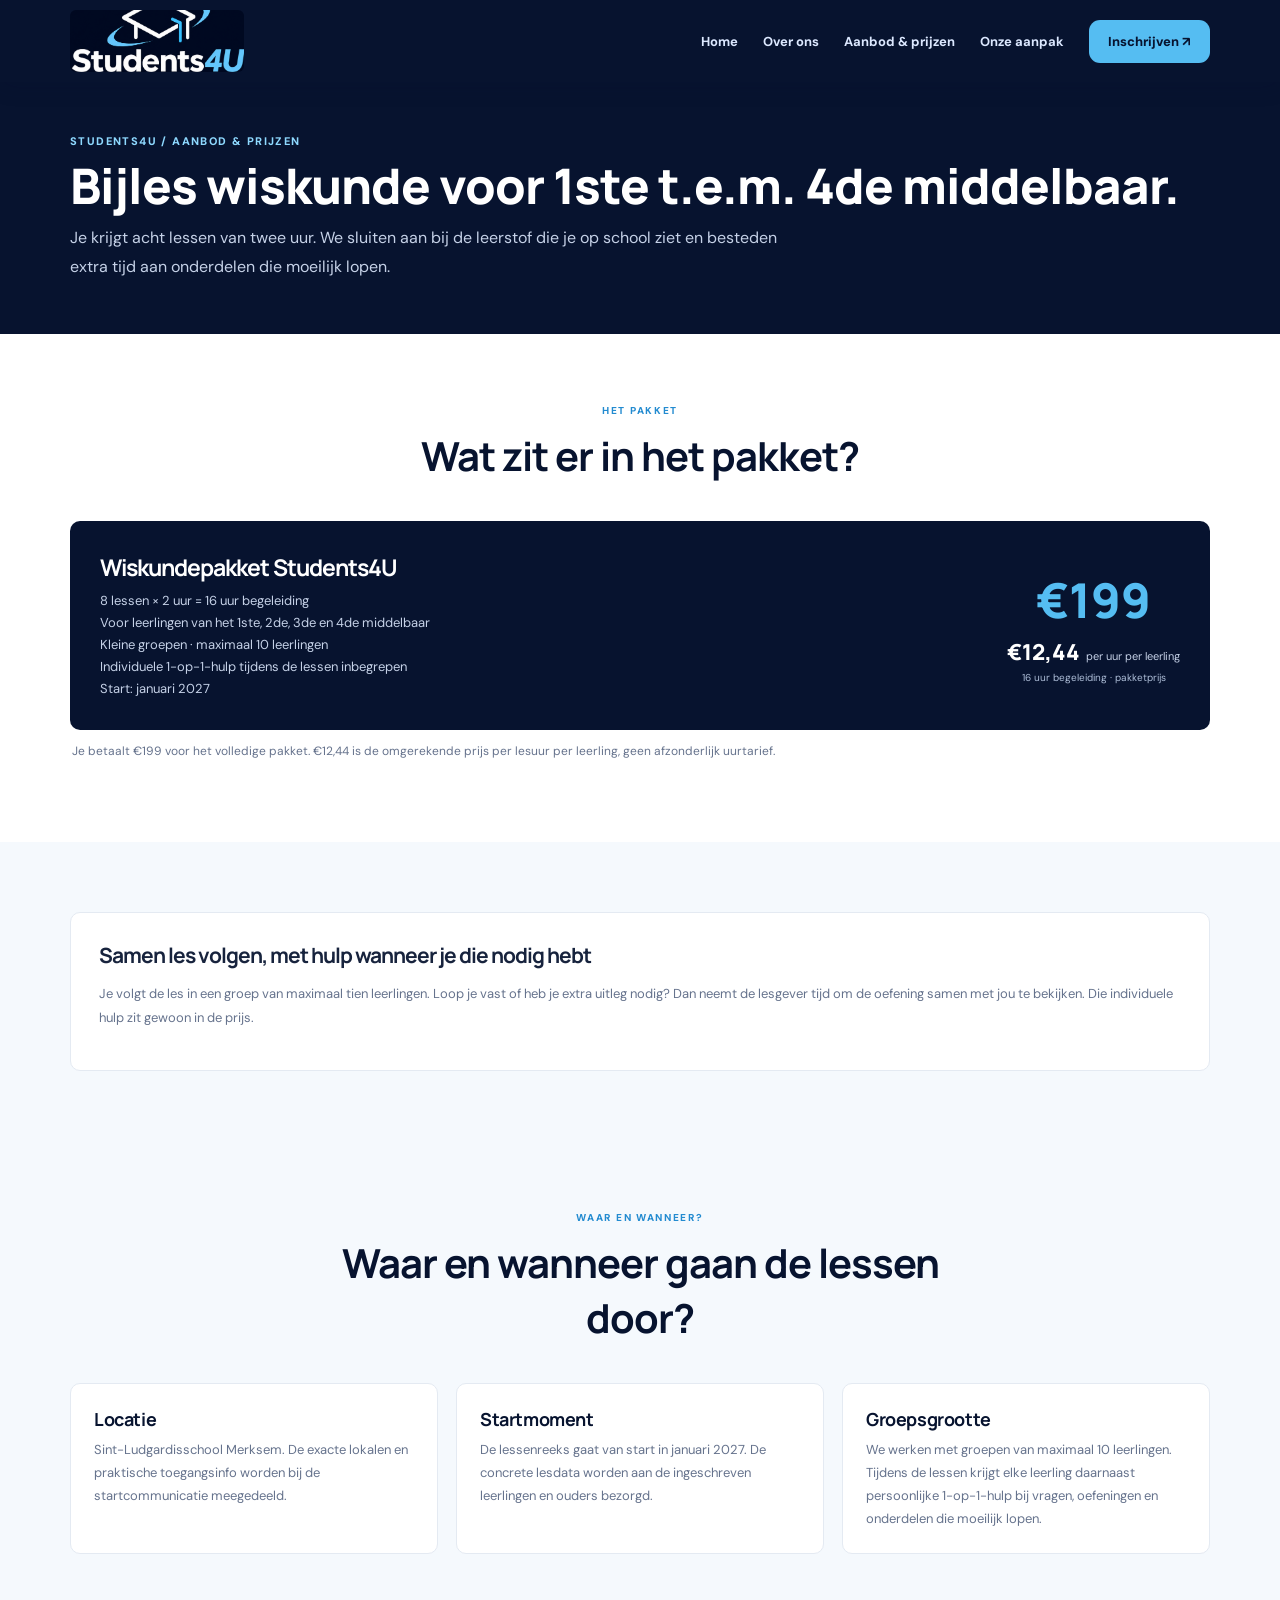
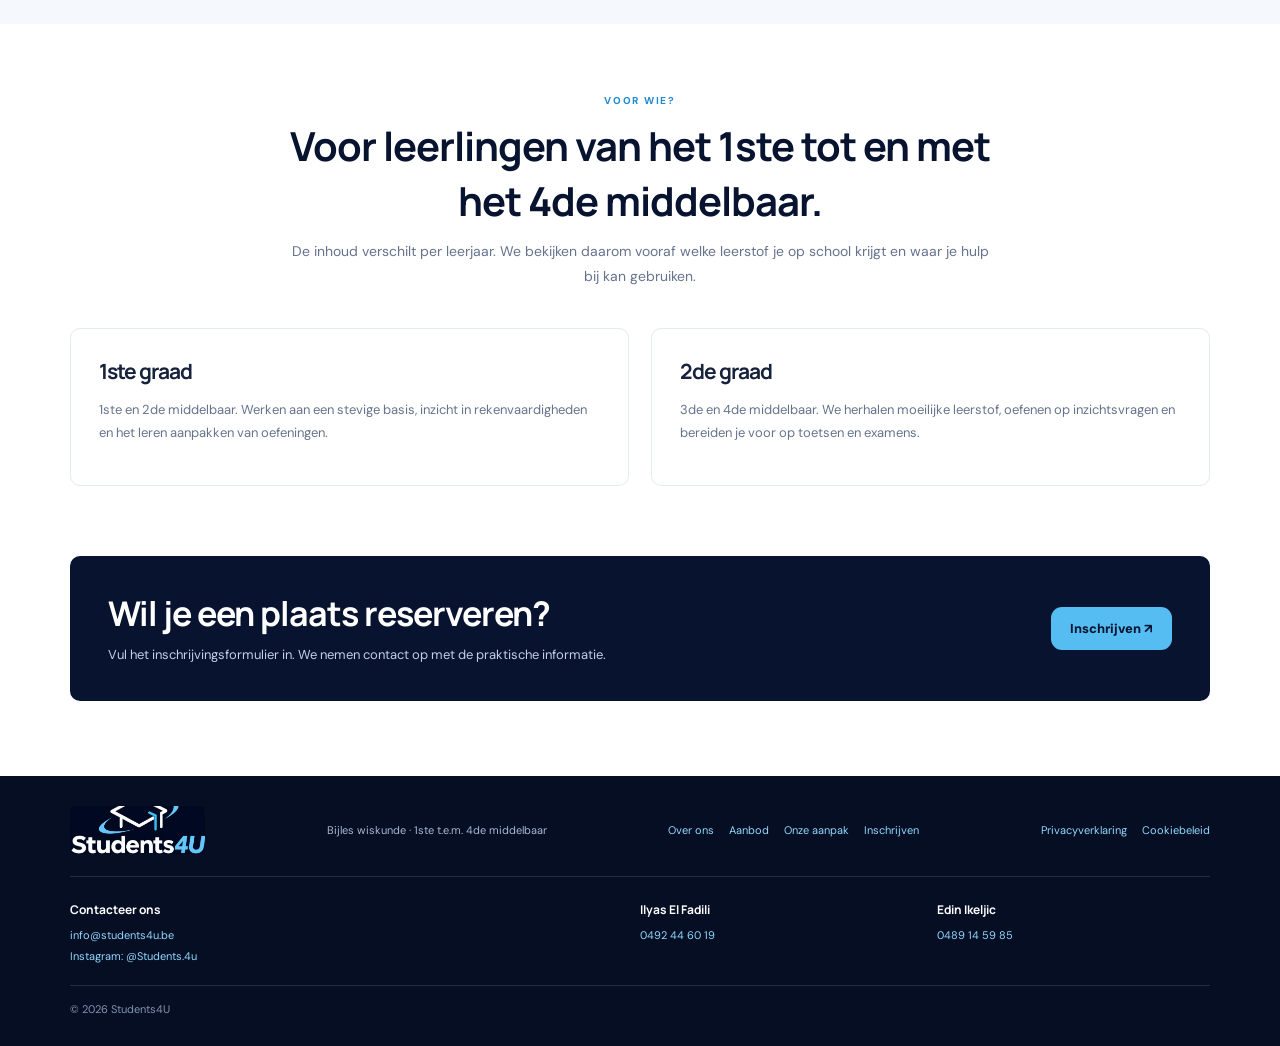
==== commit c96c67c9: "Update aanbod.html" ====
--- a/aanbod.html
+++ b/aanbod.html
@@ -1,6 +1,6 @@
 <!doctype html><html lang="nl-BE"><head><meta charset="utf-8"><meta name="viewport" content="width=device-width,initial-scale=1"><meta name="theme-color" content="#07132f"><link rel="preconnect" href="https://fonts.googleapis.com"><link rel="preconnect" href="https://fonts.gstatic.com" crossorigin><link href="https://fonts.googleapis.com/css2?family=DM+Sans:wght@400;500;600;700&family=Manrope:wght@400;500;600;700;800&display=swap" rel="stylesheet"><link rel="stylesheet" href="styles.css"><title>Aanbod & prijzen | Students4U</title></head><body><header><div class="wrap nav"><a class="brand" href="index.html"><img src="students4u-logo.png" alt="Students4U — Jouw potentieel, onze begeleiding"></a><button class="menu" aria-label="Menu openen" aria-expanded="false" onclick="const n=document.querySelector('.links');n.classList.toggle('open');this.setAttribute('aria-expanded',n.classList.contains('open'))">☰</button><nav class="links"><a href="index.html">Home</a><a href="over-ons.html">Over ons</a><a href="aanbod.html">Aanbod & prijzen</a><a href="aanpak.html">Onze aanpak</a><a href="inschrijven.html" class="button">Inschrijven ↗</a></nav></div></header><main><div class="page-hero"><div class="wrap"><div class="crumb">Students4U / Aanbod & prijzen</div><h1>Bijles wiskunde voor 1ste t.e.m. 4de middelbaar.</h1><p>Je krijgt acht lessen van twee uur. We sluiten aan bij de leerstof die je op school ziet en besteden extra tijd aan onderdelen die moeilijk lopen.</p></div></div>
 <section><div class="wrap"><div class="section-head"><div class="kicker">Het pakket</div><h2>Wat zit er in het pakket?</h2></div><div class="price-card"><div><h2>Wiskundepakket Students4U</h2><p>8 lessen × 2 uur = 16 uur begeleiding<br>Voor leerlingen van het 1ste, 2de, 3de en 4de middelbaar<br>Kleine groepen · maximaal 10 leerlingen<br>Individuele 1-op-1-hulp tijdens de lessen inbegrepen<br>Start: januari 2027</p></div><div class="price-block"><div class="price">€199</div><div class="price-hour"><strong>€12,44</strong><span>per uur per leerling</span></div><div class="price-caption">16 uur begeleiding · pakketprijs</div></div></div><p style="font-size:12px;color:var(--muted);margin:13px 2px">Je betaalt €199 voor het volledige pakket. €12,44 is de omgerekende prijs per lesuur per leerling, geen afzonderlijk uurtarief.</p></div></section><section class="soft"><div class="wrap"><div class="panel"><h3>Samen les volgen, met hulp wanneer je die nodig hebt</h3><p>Je volgt de les in een groep van maximaal tien leerlingen. Loop je vast of heb je extra uitleg nodig? Dan neemt de lesgever tijd om de oefening samen met jou te bekijken. Die individuele hulp zit gewoon in de prijs.</p></div></div></section>
-<section class="soft"><div class="wrap"><div class="section-head"><div class="kicker">Waar en wanneer?</div><h2>Waar en wanneer gaan de lessen door?</h2></div><div class="cards"><article class="card"><div class="ico">Waar?</div><h3>Locatie</h3><p>Sint-Ludgardisschool Merksem. De exacte lokalen en praktische toegangsinfo worden bij de startcommunicatie meegedeeld.</p></article><article class="card"><div class="ico">Wanneer?</div><h3>Startmoment</h3><p>De lessenreeks gaat van start in januari 2027. De concrete lesdata worden aan de ingeschreven leerlingen en ouders bezorgd.</p></article><article class="card"><div class="ico">Capaciteit?</div><h3>Groepsgrootte</h3><p>We werken met groepen van maximaal 10 leerlingen. Tijdens de lessen krijgt elke leerling daarnaast persoonlijke 1-op-1-hulp bij vragen, oefeningen en onderdelen die moeilijk lopen.</p></article></div></div></section>
+<section class="soft"><div class="wrap"><div class="section-head"><div class="kicker">Waar en wanneer?</div><h2>Waar en wanneer gaan de lessen door?</h2></div><div class="cards"><article class="card"><h3>Locatie</h3><p>Sint-Ludgardisschool Merksem. De exacte lokalen en praktische toegangsinfo worden bij de startcommunicatie meegedeeld.</p></article><article class="card"><h3>Startmoment</h3><p>De lessenreeks gaat van start in januari 2027. De concrete lesdata worden aan de ingeschreven leerlingen en ouders bezorgd.</p></article><article class="card"><h3>Groepsgrootte</h3><p>We werken met groepen van maximaal 10 leerlingen. Tijdens de lessen krijgt elke leerling daarnaast persoonlijke 1-op-1-hulp bij vragen, oefeningen en onderdelen die moeilijk lopen.</p></article></div></div></section>
 <section><div class="wrap"><div class="section-head"><div class="kicker">Voor wie?</div><h2>Voor leerlingen van het 1ste tot en met het 4de middelbaar.</h2><p>De inhoud verschilt per leerjaar. We bekijken daarom vooraf welke leerstof je op school krijgt en waar je hulp bij kan gebruiken.</p></div><div class="two"><div class="panel"><h3>1ste graad</h3><p>1ste en 2de middelbaar. Werken aan een stevige basis, inzicht in rekenvaardigheden en het leren aanpakken van oefeningen.</p></div><div class="panel"><h3>2de graad</h3><p>3de en 4de middelbaar. We herhalen moeilijke leerstof, oefenen op inzichtsvragen en bereiden je voor op toetsen en examens.</p></div></div></div></section>
 <div class="wrap cta"><div class="cta-inner"><div><h2>Wil je een plaats reserveren?</h2><p>Vul het inschrijvingsformulier in. We nemen contact op met de praktische informatie.</p></div><a class="button" href="inschrijven.html">Inschrijven ↗</a></div></div></main><footer>
 <div class="wrap foot">
--- a/styles.css
+++ b/styles.css
@@ -17,9 +17,37 @@
 /* Heldere cijfers, zonder de resultaten groter voor te stellen dan ze zijn. */
 .facts-section{background:#fff}
 .facts-grid{display:grid;grid-template-columns:repeat(3,1fr);gap:18px}
-.fact-card{border:1px solid var(--line);border-radius:16px;padding:25px;background:#fbfdff}
-.fact-number{font:800 clamp(30px,4vw,42px) Manrope,sans-serif;color:var(--navy);letter-spacing:-1.5px;margin-bottom:12px}
-.fact-card h3{font-size:16px;line-height:1.45;letter-spacing:-.3px;color:var(--navy);margin:0 0 9px}
+
+.fact-card{border:1px solid var(--line);border-radius:16px;padding:32px;background:#fbfdff;min-height:400px;display:flex;flex-direction:column;justify-content:center}
+
+.fact-number {
+  display: inline-flex;
+  align-items: center;
+  width: fit-content;
+  max-width: 100%;
+  padding: 12px 18px;
+  border-radius: 14px;
+  background: #e8f5ff;
+  font-size: 22px;
+  font-weight: 800;
+  color: var(--navy);
+  margin-bottom: 18px;
+}
+
+
+.fact-card h3 {
+  display: inline-block;
+  width: fit-content;
+  background: #e8f5ff;
+  padding: 12px 16px;
+  border-radius: 14px;
+  font-size: 22px;
+  line-height: 1.3;
+  letter-spacing: 0;
+  color: var(--navy);
+  margin: 0 0 18px;
+}
+
 .fact-card p{font-size:13px;line-height:1.75;color:var(--muted);margin:0}
 .facts-note{max-width:850px;margin:20px auto 0;font-size:12px;line-height:1.7;color:var(--muted);text-align:center}
 .facts-sources{text-align:center;font-size:12px;color:var(--muted);margin-top:10px}
@@ -84,3 +112,17 @@
 .founders-cta h2{margin:0 0 6px;color:#fff;font-size:clamp(21px,2.5vw,28px);}
 .founders-cta p{margin:0;color:#c5d1e7;font-size:13px;line-height:1.65;}
 @media(max-width:700px){.founders-section{padding:52px 0 46px}.founders-showcase{grid-template-columns:1fr;gap:20px}.founder-profile{max-width:420px;margin:0 auto}.founder-photo{width:260px;height:298px}.founders-cta{margin-top:24px;padding:22px;align-items:flex-start;flex-direction:column}}
+
+/* Blauwe labels op de pagina Aanbod */
+.cards .icon {
+  display: inline-flex;
+  align-items: center;
+  justify-content: center;
+  width: fit-content;
+  min-width: 0;
+  height: auto;
+  padding: 12px 18px;
+  white-space: nowrap;
+  border-radius: 14px;
+  font-size: 22px;
+}
